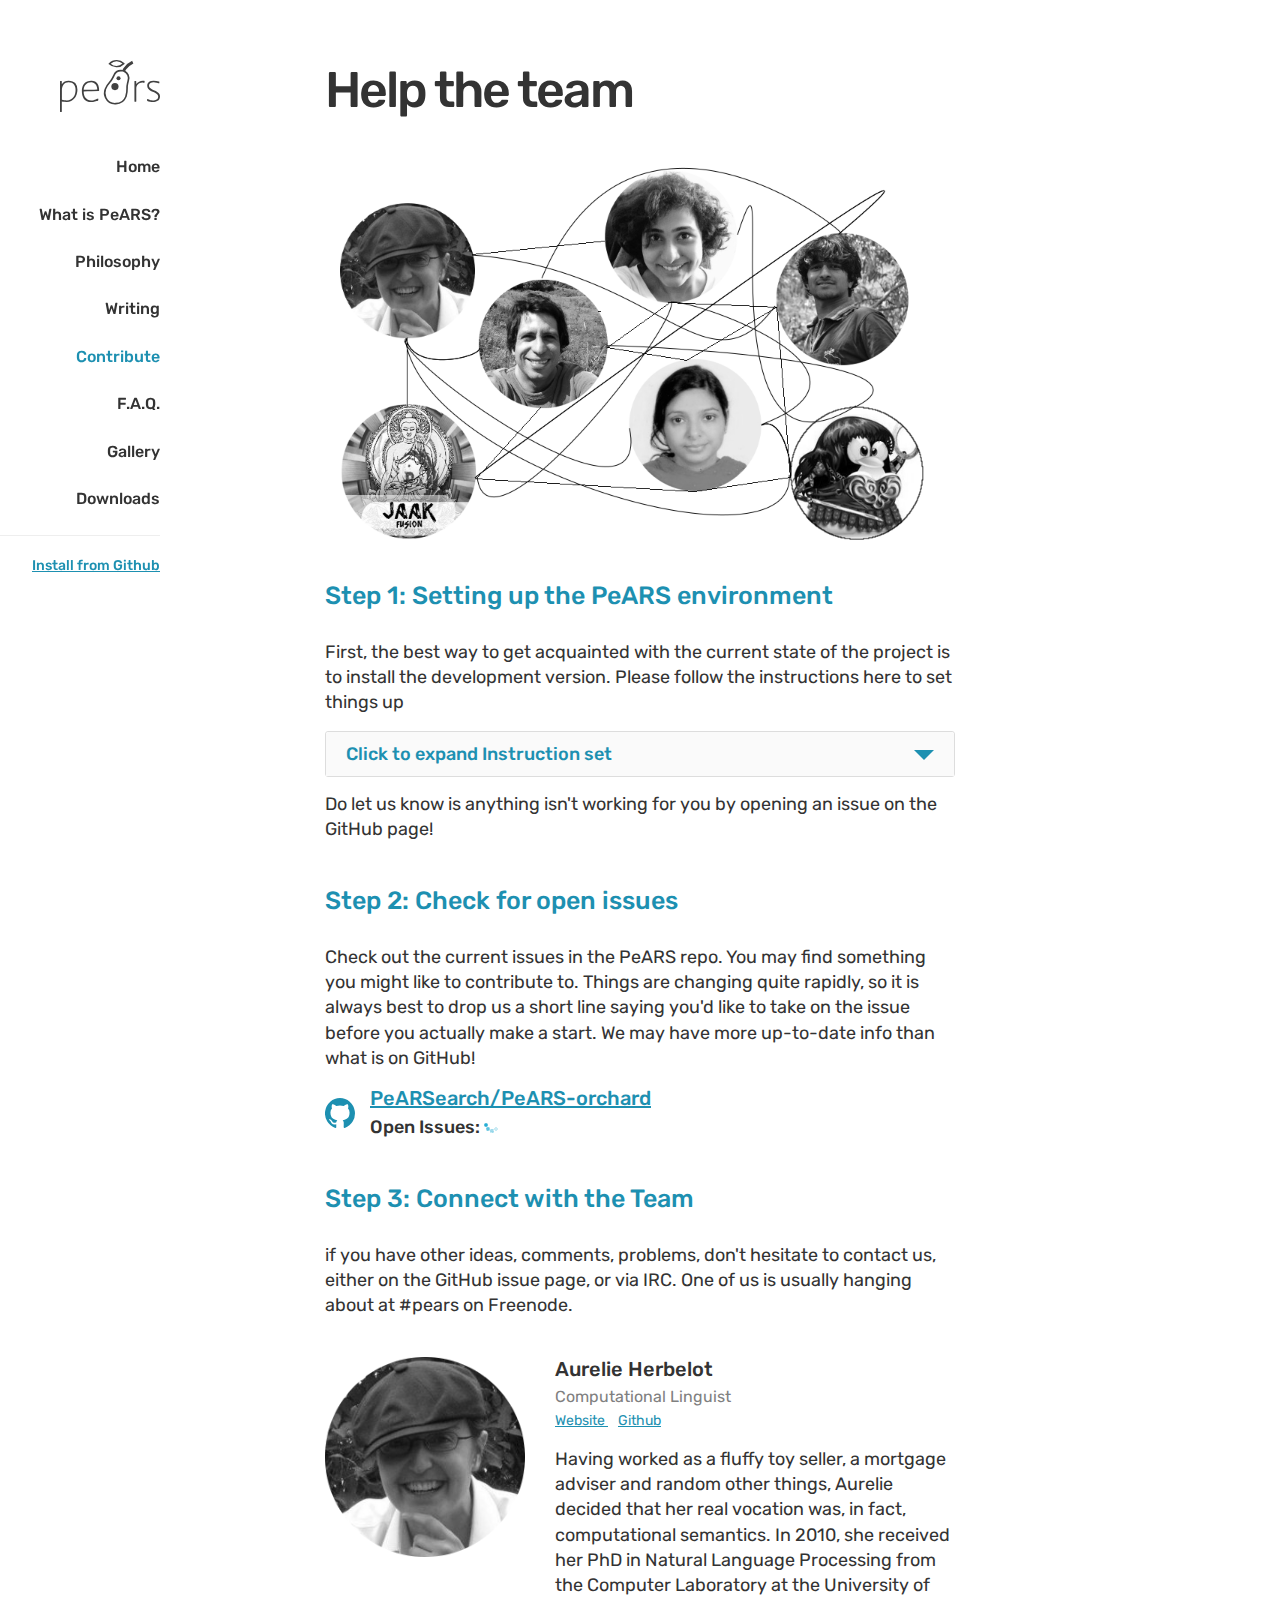
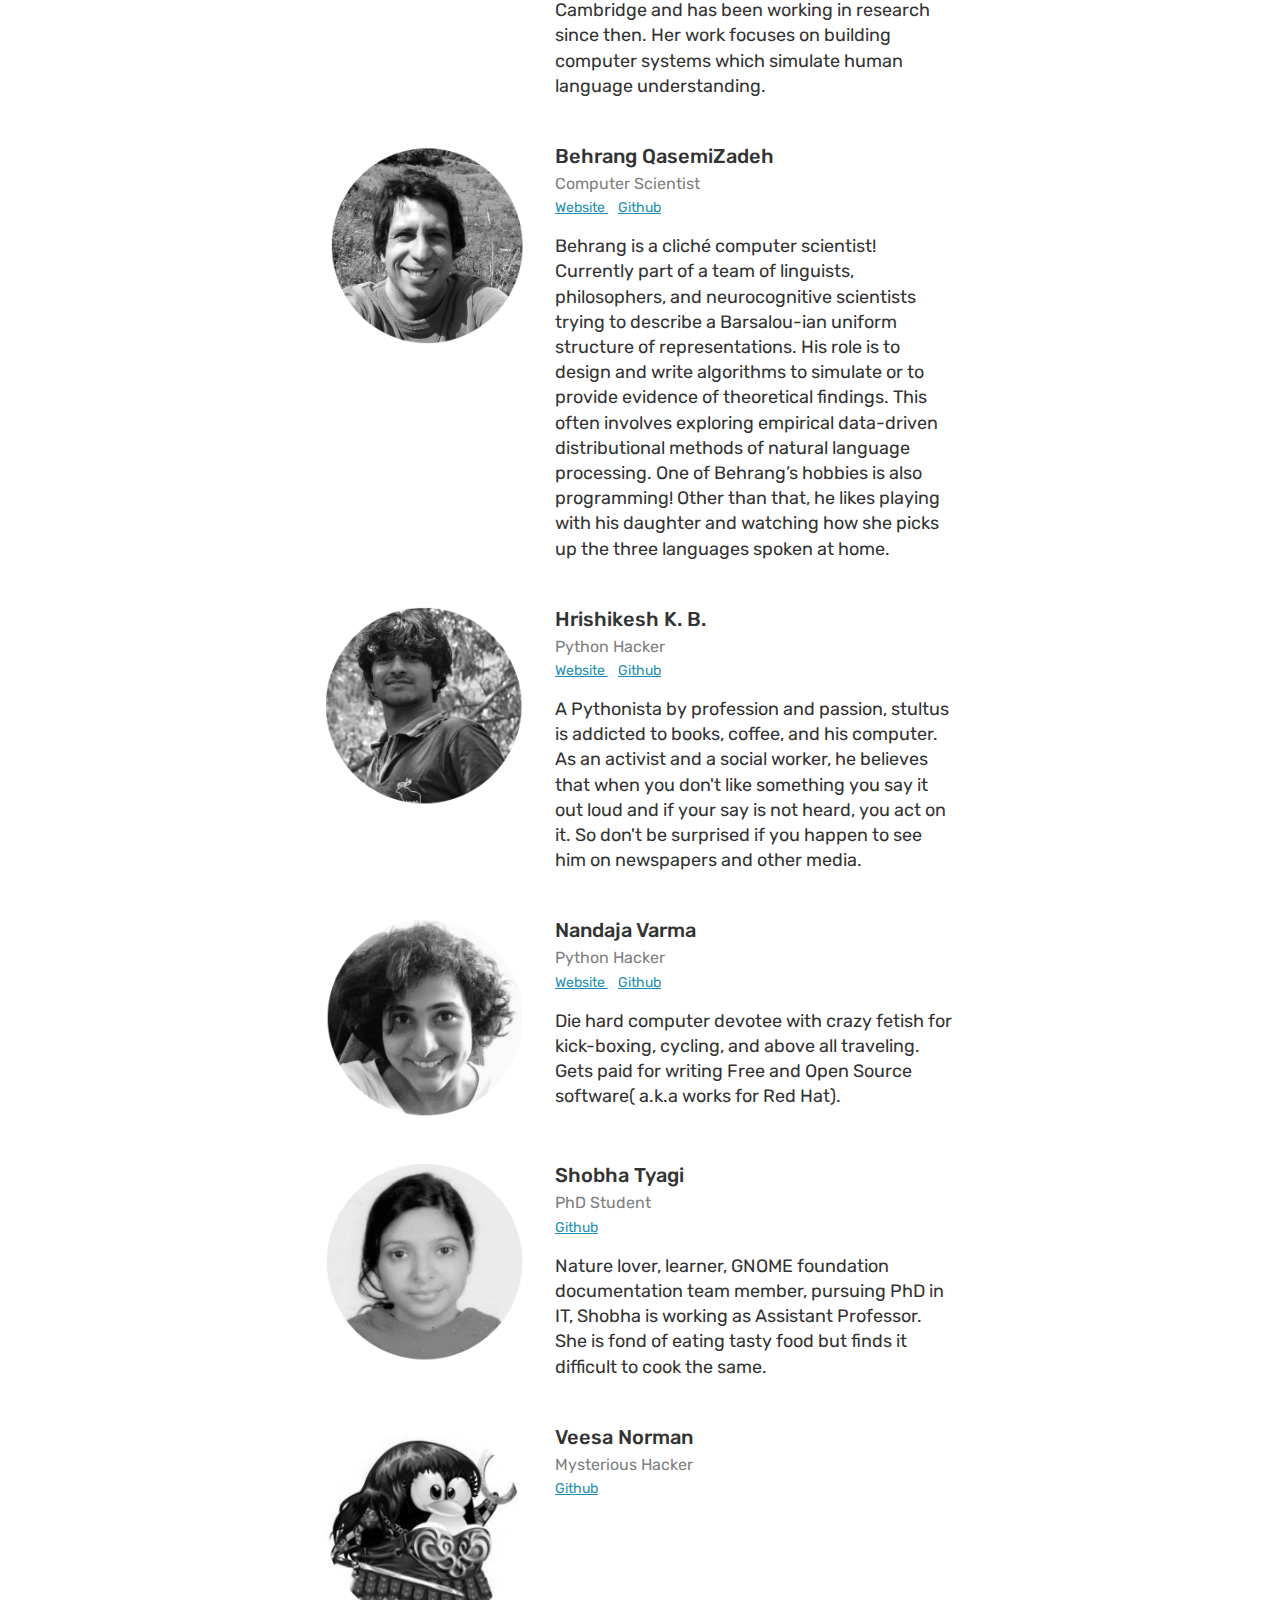
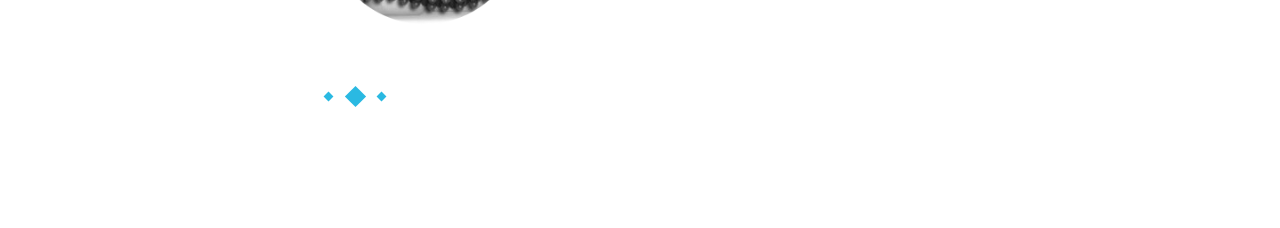
==== contribute.html @ 1b2d3dce "template" ====
<!DOCTYPE html>
<html lang="en">
<head>
  <meta charset="UTF-8">
  <title>Contribute | PeARS</title>
  <link href="https://fonts.googleapis.com/css?family=Rubik:400,400i,500" rel="stylesheet" />
  <link rel="stylesheet" href="styles/website.css">
  <link rel="shortcut icon" href="images/ico/favicon.ico">
  <link rel="apple-touch-icon-precomposed" sizes="144x144" href="images/ico/apple-touch-icon-144-precomposed.png">
  <link rel="apple-touch-icon-precomposed" sizes="114x114" href="images/ico/apple-touch-icon-114-precomposed.png">
  <link rel="apple-touch-icon-precomposed" sizes="72x72" href="images/ico/apple-touch-icon-72-precomposed.png">
  <link rel="apple-touch-icon-precomposed" href="images/ico/apple-touch-icon-57-precomposed.png">
</head>
<body>
  <section class="Layout__Sidebar">
    <img class="Logo" src="images/logo.svg" alt="Pearsearch logo"/>
    <nav class="Navigation Navigation--Main">
          <li><a href="index.html">Home</a></li>
          <li><a href="technology.html">What is PeARS?</a></li>
          <li><a href="philosophy.html">Philosophy</a></li>
          <li><a href="posts.html">Writing</a></li>
          <li class="Navigation--Selected"><a href="contribute.html">Contribute</a></li>
          <li><a href="faq.html">F.A.Q.</a></li>
          <li><a href="gallery.html">Gallery</a></li>
          <li><a href="downloads.html">Downloads</a></li>
    </nav>
    <hr class="Navigation__Splitter"/>
    <nav class="Navigation Navigation--Secondry">
      <li><a href="https://github.com/PeARSearch/PeARS-orchard">Install from Github</a></li>
    </nav>
  </section>
  <section class="Layout__Content">
    <h1 class="PageTitle">Help the team</h1>

    <div><img src="images/team/team-grayscale.png" width="600px"/></div><br><br>

    <h2>Step 1: Setting up the PeARS environment</h2>
    <p>First, the best way to get acquainted with the current state of the project is to install the development version. Please follow the instructions here to set things up</p>
    <div id="#instruction-set" class="InstructionSet">
      <div class="InstructionSet__Header">
        <p class="InstructionSet__Title">Click to expand Instruction set</p>
        <i class="Icon__ArrowDown"></i>
      </div>
      <div class="InstructionSet__Content hide">
        <ol class="InstructionSet__List InstructionSet__List--Main">
          <li class="InstructionSet__ListItem">
            <h3>1. Clone PeARS repo</h3>
            <pre>git clone https://github.com/PeARSearch/PeARS-orchard.git</pre>
            <pre>cd PeARS-orchard</pre>
          </li>
          <li class="InstructionSet__ListItem">
            <h3>2. Setting up the environment</h3>
            <ol class="InstructionSet__List InstructionSet__List--Sub">
              <li class="InstructionSet__ListItem">
                <h4>2.1. Set up virtualenv</h4>
                <p>We recommend using virtualenv for the development. If you are just here for test it out, skip to the next section.</p>
                <h5>Install pip3 using easy_install</h5>
                <pre>sudo easy_install pip3</pre>
                <p>or some other way your distribution supports like:</p>
                <pre>sudo yum install python3-pip</pre>
                <h5>Install virtualenv using pip3</h5>
                <pre>sudo pip3 install virtualenv</pre>
                <h5>Create a new virtualenv for PeARS and activate it</h5>
                <pre>virtualenv -p python3 env && source env/bin/activate</pre>
              </li>
              <li class="InstructionSet__ListItem">
                <h4>2.2. Install the build dependencies</h4>
                <p>We recommend using pip for installation. In case you don't have this, look inside requirements.txt and install dependencies manually.</p>
                <pre>pip3 install -r requirements.txt</pre>
              </li>
              <li class="InstructionSet__ListItem">
                <h4>2.3. Unpack the semantic space</h4>
                <p>In the root directory of the repo, run</p>
                <pre>cd app/static/spaces</pre>
                <p>then</p>
                <pre>english.dm.zip</pre>
              </li>
            </ol>
          </li>
          <li class="InstructionSet__ListItem">
            <h3>3. Running the PeARS search engine</h3>
            <p>In the root directory of the repo, run</p>
            <pre>python3 run.py</pre>
            <p>Go to the browser and type localhost:8080. You should find PeARS running there. You don't have any pages indexed yet, so go to the F.A.Q. page (link at the top of the page) and follow the short instructions to get you going!</i></p>
          </li>
        </ol>
      </div>
    </div>
    <p>Do let us know is anything isn't working for you by opening an issue on the GitHub page!</p>

    <h2 class="Gap--45">Step 2: Check for open issues</h2>
    <p> Check out the current issues in the PeARS repo. You may find something you might like to contribute to. Things are changing quite rapidly, so it is always best to drop us a short line saying you'd like to take on the issue before you actually make a start. We may have more up-to-date info than what is on GitHub!</p>
    <ol class="Issues">
      <li class="Issue">
        <img class="Issue__Icon" src="images/github-blue.svg"/>
        <div class="Issue__Content">
          <a href="#">
            <h3>PeARSearch/PeARS-orchard</h3>
          </a>
          <p class="Issue__Count">Open Issues:
            <span class="Issue__CountValue" id="PeARS-orchard">
              <img src="images/spinner.gif"/>
            </span>
          </p>
        </div>
      </li>
    </ol>

    <h2 class="Gap--45">Step 3: Connect with the Team</h2>
    <p>if you have other ideas, comments, problems, don't hesitate to contact us, either on the GitHub issue page, or via IRC. One of us is usually hanging about at #pears on Freenode.</p><br><br>

    <section>
    <ul class="Team">
      <li class="Member">
        <img class="Member__Photo" src="images/team/aurelie-grayscale.png" alt="photo of Aurelie Herbelot"/>
        <div class="Member__Content">
          <h3 class="Member__Name">Aurelie Herbelot</h3>
          <p class="Member__Designation">Computational Linguist</p>
          <span class="Member__Social">
            <a href="http://aurelieherbelot.net/" target="_blank">
              Website
            </a>
          </span>
          <span class="Member__Social">
            <a href="https://github.com/minimalparts/" target="_blank">
              Github
            </a>
          </span>
          <p class="Member__Bio">Having worked as a fluffy toy seller, a mortgage adviser and random other things, Aurelie decided that her real vocation was, in fact, computational semantics. In 2010, she received her PhD in Natural Language Processing from the Computer Laboratory at the University of Cambridge and has been working in research since then. Her work focuses on building computer systems which simulate human language understanding.</p>
        </div>
      </li>
      <li class="Member">
        <img class="Member__Photo" src="images/team/behrang-grayscale.png" alt="photo of Aurelie Herbelot"/>
        <div class="Member__Content">
          <h3 class="Member__Name">Behrang QasemiZadeh</h3>
          <p class="Member__Designation">Computer Scientist</p>
          <span class="Member__Social">
            <a href="http://pars.ie/about" target="_blank">
              Website
            </a>
          </span>
          <span class="Member__Social">
            <a href="https://github.com/languagerecipes/" target="_blank">
              Github
            </a>
          </span>
          <p class="Member__Bio">Behrang is a cliché computer scientist! Currently part of a team of linguists, philosophers, and neurocognitive scientists trying to describe a Barsalou-ian uniform structure of representations. His role is to design and write algorithms to simulate or to provide evidence of theoretical findings. This often involves exploring empirical data-driven distributional methods of natural language processing. One of Behrang’s hobbies is also programming! Other than that, he likes playing with his daughter and watching how she picks up the three languages spoken at home.</p>
        </div>
      </li>
      <li class="Member">
        <img class="Member__Photo" src="images/team/hrishi-grayscale.png" alt="photo of Aurelie Herbelot"/>
        <div class="Member__Content">
          <h3 class="Member__Name">Hrishikesh K. B.</h3>
          <p class="Member__Designation">Python Hacker</p>
          <span class="Member__Social">
            <a href="https://stultus.in/" target="_blank">
              Website
            </a>
          </span>
          <span class="Member__Social">
            <a href="https://github.com/stultus/" target="_blank">
              Github
            </a>
          </span>
          <p class="Member__Bio">A Pythonista by profession and passion, stultus is addicted to books, coffee, and his computer. As an activist and a social worker, he believes that when you don't like something you say it out loud and if your say is not heard, you act on it. So don't be surprised if you happen to see him on newspapers and other media.</p>
        </div>
      </li>
      <li class="Member">
        <img class="Member__Photo" src="images/team/nandaja-grayscale.png" alt="photo of Aurelie Herbelot"/>
        <div class="Member__Content">
          <h3 class="Member__Name">Nandaja Varma</h3>
          <p class="Member__Designation">Python Hacker</p>
          <span class="Member__Social">
            <a href="https://gemiam.in/" target="_blank">
              Website
            </a>
          </span>
          <span class="Member__Social">
            <a href="https://github.com/nandajavarma" target="_blank">
              Github
            </a>
          </span>
          <p class="Member__Bio">Die hard computer devotee with crazy fetish for kick-boxing, cycling, and above all traveling. Gets paid for writing Free and Open Source software( a.k.a works for Red Hat).</p>
        </div>
      </li>
      <li class="Member">
        <img class="Member__Photo" src="images/team/shobha-grayscale.png" alt="photo of Aurelie Herbelot"/>
        <div class="Member__Content">
          <h3 class="Member__Name">Shobha Tyagi</h3>
          <p class="Member__Designation">PhD Student</p>
          <span class="Member__Social">
            <a href="https://github.com/curiousDTU" target="_blank">
              Github
            </a>
          </span>
          <p class="Member__Bio">Nature lover, learner, GNOME foundation documentation team member, pursuing PhD in IT, Shobha is working as Assistant Professor. She is fond of eating tasty food but finds it difficult to cook the same.</p>
        </div>
      </li>
      <li class="Member">
        <img class="Member__Photo" src="images/team/veesa-grayscale.png" alt="photo of Aurelie Herbelot"/>
        <div class="Member__Content">
          <h3 class="Member__Name">Veesa Norman</h3>
          <p class="Member__Designation">Mysterious Hacker</p>
          <span class="Member__Social">
            <a href="https://github.com/veesa" target="_blank">
              Github
            </a>
          </span>
        </div>
      </li>
    </ul>
    </section>

    <ul class="Splitter">
      <li class="Splitter__Square Splitter__Square--small"></li>
      <li class="Splitter__Square Splitter__Square--big"></li>
      <li class="Splitter__Square Splitter__Square--small"></li>
    </ul>

    

  </section>
  <script type="text/javascript" src="scripts/contribute.js"></script>
</body>
</html>
---- styles/website.css ----
@import "base.css";
@import "layout.css";
@import "navigation.css";
@import "button.css";
@import "splitter.css";
@import "calltoaction.css";
@import "benefits.css";
@import "writing.css";
@import "document.css";
@import "instructionset.css";
@import "issue.css";
@import "team.css";
@import "article.css";
@import "footer.css";
@import "pods.css";
@import "gallery.css";
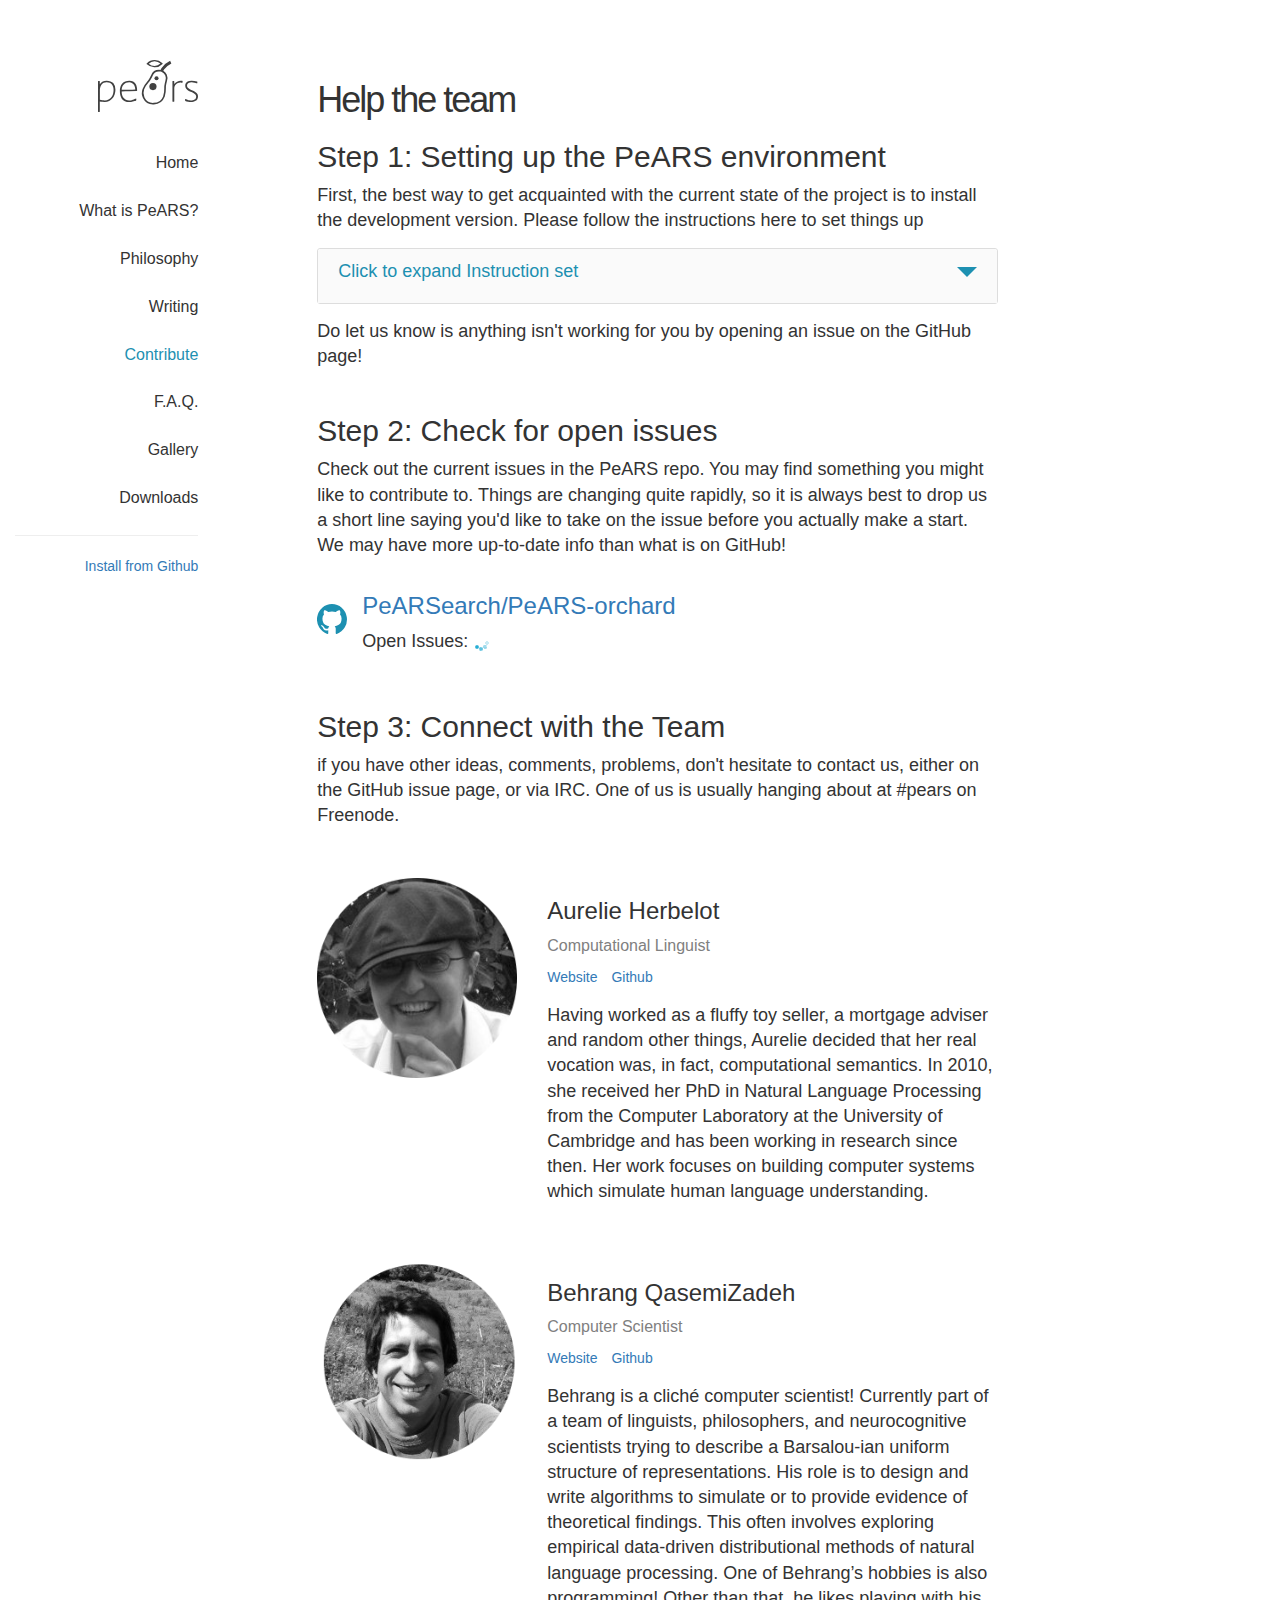
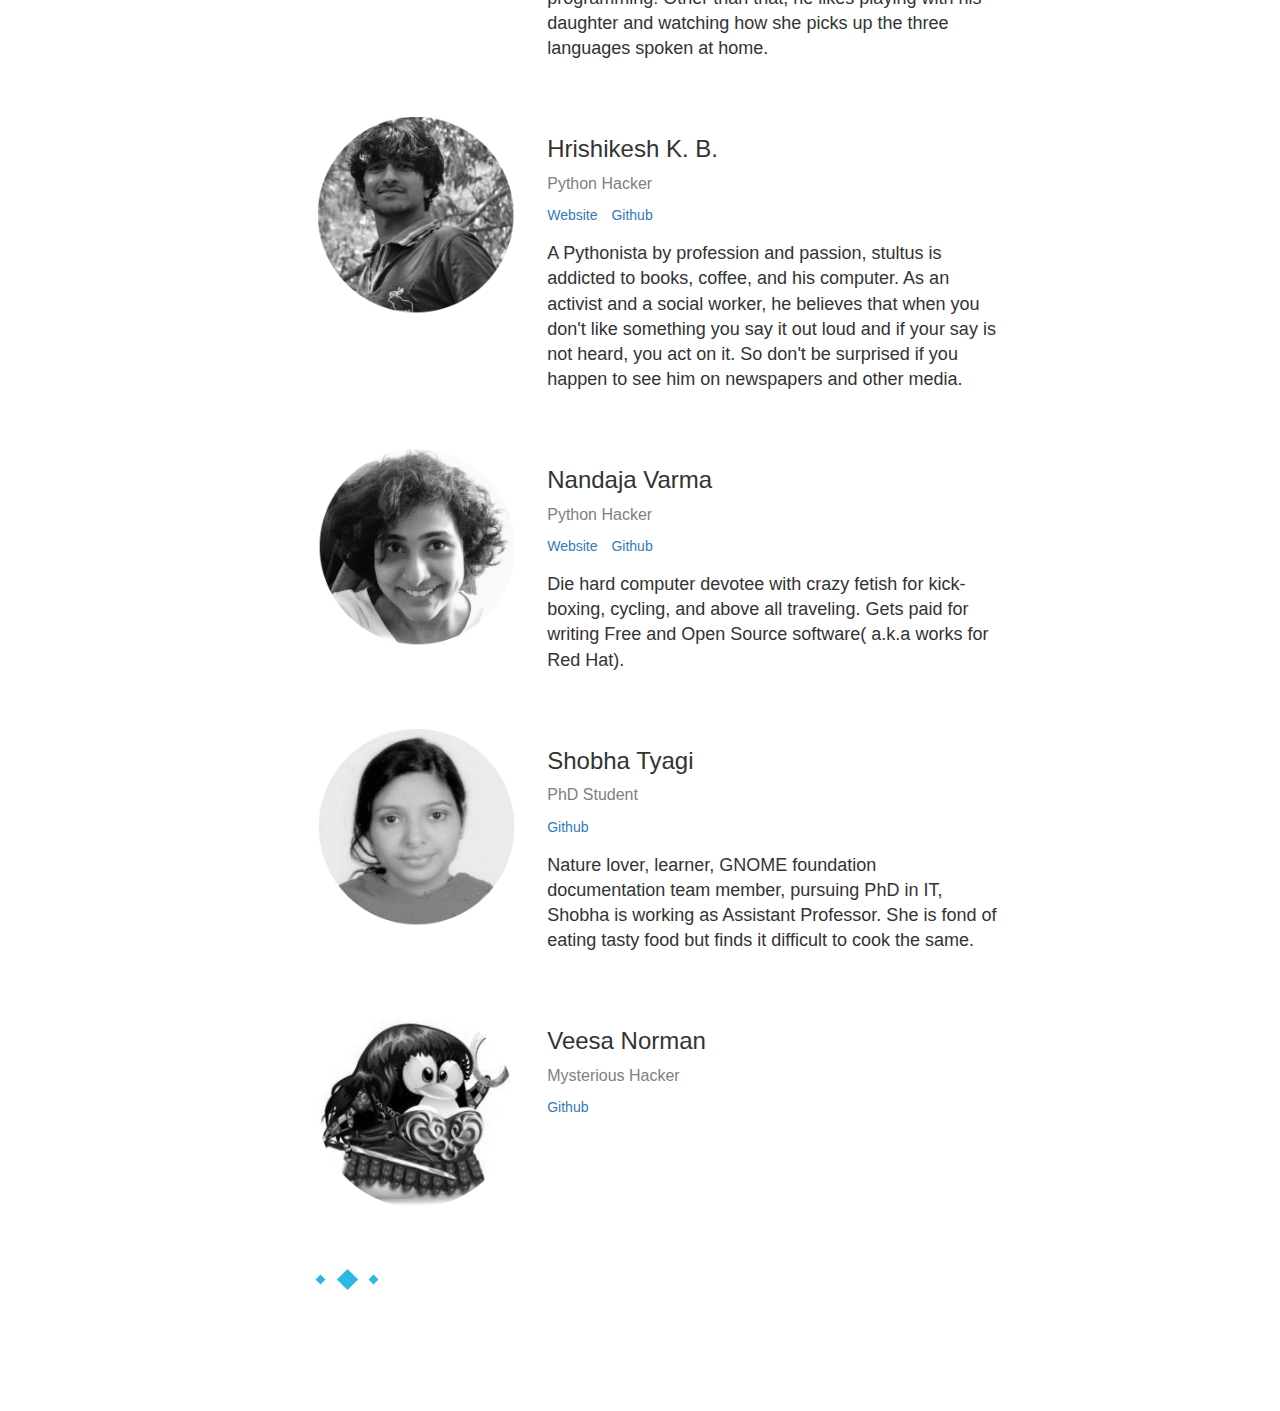
==== commit 9fbf1939: "last version" ====
--- a/contribute.html
+++ b/contribute.html
@@ -10,11 +10,17 @@
   <link rel="apple-touch-icon-precomposed" sizes="114x114" href="images/ico/apple-touch-icon-114-precomposed.png">
   <link rel="apple-touch-icon-precomposed" sizes="72x72" href="images/ico/apple-touch-icon-72-precomposed.png">
   <link rel="apple-touch-icon-precomposed" href="images/ico/apple-touch-icon-57-precomposed.png">
+  <link rel="stylesheet" href="./styles/bootstrap.min.css">
+  <link rel="stylesheet" href="./styles/reset.css">
 </head>
 <body>
-  <section class="Layout__Sidebar">
-    <img class="Logo" src="images/logo.svg" alt="Pearsearch logo"/>
-    <nav class="Navigation Navigation--Main">
+
+  <div class="container visible-xs">
+  <div class="row">
+    <div class="col-xs-offset-1 header">
+      <img class="navbar-header " data-toggle="collapse" href="#collapse" aria-expanded="false" aria-controls="collapseExample" src="./images/menu.png"  alt="">
+      <nav class="navbar-collapse collapse" id="collapse">
+        <ul>
           <li><a href="index.html">Home</a></li>
           <li><a href="technology.html">What is PeARS?</a></li>
           <li><a href="philosophy.html">Philosophy</a></li>
@@ -23,203 +29,228 @@
           <li><a href="faq.html">F.A.Q.</a></li>
           <li><a href="gallery.html">Gallery</a></li>
           <li><a href="downloads.html">Downloads</a></li>
-    </nav>
-    <hr class="Navigation__Splitter"/>
-    <nav class="Navigation Navigation--Secondry">
-      <li><a href="https://github.com/PeARSearch/PeARS-orchard">Install from Github</a></li>
-    </nav>
-  </section>
-  <section class="Layout__Content">
-    <h1 class="PageTitle">Help the team</h1>
-
-    <div><img src="images/team/team-grayscale.png" width="600px"/></div><br><br>
-
-    <h2>Step 1: Setting up the PeARS environment</h2>
-    <p>First, the best way to get acquainted with the current state of the project is to install the development version. Please follow the instructions here to set things up</p>
-    <div id="#instruction-set" class="InstructionSet">
-      <div class="InstructionSet__Header">
-        <p class="InstructionSet__Title">Click to expand Instruction set</p>
-        <i class="Icon__ArrowDown"></i>
-      </div>
-      <div class="InstructionSet__Content hide">
-        <ol class="InstructionSet__List InstructionSet__List--Main">
-          <li class="InstructionSet__ListItem">
-            <h3>1. Clone PeARS repo</h3>
-            <pre>git clone https://github.com/PeARSearch/PeARS-orchard.git</pre>
-            <pre>cd PeARS-orchard</pre>
-          </li>
-          <li class="InstructionSet__ListItem">
-            <h3>2. Setting up the environment</h3>
-            <ol class="InstructionSet__List InstructionSet__List--Sub">
-              <li class="InstructionSet__ListItem">
-                <h4>2.1. Set up virtualenv</h4>
-                <p>We recommend using virtualenv for the development. If you are just here for test it out, skip to the next section.</p>
-                <h5>Install pip3 using easy_install</h5>
-                <pre>sudo easy_install pip3</pre>
-                <p>or some other way your distribution supports like:</p>
-                <pre>sudo yum install python3-pip</pre>
-                <h5>Install virtualenv using pip3</h5>
-                <pre>sudo pip3 install virtualenv</pre>
-                <h5>Create a new virtualenv for PeARS and activate it</h5>
-                <pre>virtualenv -p python3 env && source env/bin/activate</pre>
-              </li>
-              <li class="InstructionSet__ListItem">
-                <h4>2.2. Install the build dependencies</h4>
-                <p>We recommend using pip for installation. In case you don't have this, look inside requirements.txt and install dependencies manually.</p>
-                <pre>pip3 install -r requirements.txt</pre>
-              </li>
-              <li class="InstructionSet__ListItem">
-                <h4>2.3. Unpack the semantic space</h4>
-                <p>In the root directory of the repo, run</p>
-                <pre>cd app/static/spaces</pre>
-                <p>then</p>
-                <pre>english.dm.zip</pre>
+        </ul>
+      </nav>
+    </div>
+  </div>
+</div>
+  <div class="container">
+    <div class="row">
+      <section class="Layout__Sidebar col-sm-2 hidden-xs">
+        <img class="Logo" src="images/logo.svg" alt="Pearsearch logo"/>
+        <nav class="Navigation Navigation--Main">
+          <li><a href="index.html">Home</a></li>
+          <li><a href="technology.html">What is PeARS?</a></li>
+          <li><a href="philosophy.html">Philosophy</a></li>
+          <li><a href="posts.html">Writing</a></li>
+          <li class="Navigation--Selected"><a href="contribute.html">Contribute</a></li>
+          <li><a href="faq.html">F.A.Q.</a></li>
+          <li><a href="gallery.html">Gallery</a></li>
+          <li><a href="downloads.html">Downloads</a></li>
+        </nav>
+        <hr class="Navigation__Splitter"/>
+        <nav class="Navigation Navigation--Secondry">
+          <li><a href="https://github.com/PeARSearch/PeARS-orchard">Install from Github</a></li>
+        </nav>
+      </section>
+      <section class="Layout__Content  col-sm-10 col-xs-12">
+        <div class="row">
+          <div class="col-xs-8 col-xs-offset-1">
+            <h1 class="PageTitle">Help the team</h1>
+
+            <h2>Step 1: Setting up the PeARS environment</h2>
+            <p>First, the best way to get acquainted with the current state of the project is to install the development version. Please follow the instructions here to set things up</p>
+            <div id="#instruction-set" class="InstructionSet">
+              <div class="InstructionSet__Header">
+                <p class="InstructionSet__Title">Click to expand Instruction set</p>
+                <i class="Icon__ArrowDown"></i>
+              </div>
+              <div class="InstructionSet__Content hide">
+                <ol class="InstructionSet__List InstructionSet__List--Main">
+                  <li class="InstructionSet__ListItem">
+                    <h3>1. Clone PeARS repo</h3>
+                    <pre>git clone https://github.com/PeARSearch/PeARS-orchard.git</pre>
+                    <pre>cd PeARS-orchard</pre>
+                  </li>
+                  <li class="InstructionSet__ListItem">
+                    <h3>2. Setting up the environment</h3>
+                    <ol class="InstructionSet__List InstructionSet__List--Sub">
+                      <li class="InstructionSet__ListItem">
+                        <h4>2.1. Set up virtualenv</h4>
+                        <p>We recommend using virtualenv for the development. If you are just here for test it out, skip to the next section.</p>
+                        <h5>Install pip3 using easy_install</h5>
+                        <pre>sudo easy_install pip3</pre>
+                        <p>or some other way your distribution supports like:</p>
+                        <pre>sudo yum install python3-pip</pre>
+                        <h5>Install virtualenv using pip3</h5>
+                        <pre>sudo pip3 install virtualenv</pre>
+                        <h5>Create a new virtualenv for PeARS and activate it</h5>
+                        <pre>virtualenv -p python3 env && source env/bin/activate</pre>
+                      </li>
+                      <li class="InstructionSet__ListItem">
+                        <h4>2.2. Install the build dependencies</h4>
+                        <p>We recommend using pip for installation. In case you don't have this, look inside requirements.txt and install dependencies manually.</p>
+                        <pre>pip3 install -r requirements.txt</pre>
+                      </li>
+                      <li class="InstructionSet__ListItem">
+                        <h4>2.3. Unpack the semantic space</h4>
+                        <p>In the root directory of the repo, run</p>
+                        <pre>cd app/static/spaces</pre>
+                        <p>then</p>
+                        <pre>english.dm.zip</pre>
+                      </li>
+                    </ol>
+                  </li>
+                  <li class="InstructionSet__ListItem">
+                    <h3>3. Running the PeARS search engine</h3>
+                    <p>In the root directory of the repo, run</p>
+                    <pre>python3 run.py</pre>
+                    <p>Go to the browser and type localhost:8080. You should find PeARS running there. You don't have any pages indexed yet, so go to the F.A.Q. page (link at the top of the page) and follow the short instructions to get you going!</i></p>
+                  </li>
+                </ol>
+              </div>
+            </div>
+            <p>Do let us know is anything isn't working for you by opening an issue on the GitHub page!</p>
+
+            <h2 class="Gap--45">Step 2: Check for open issues</h2>
+            <p> Check out the current issues in the PeARS repo. You may find something you might like to contribute to. Things are changing quite rapidly, so it is always best to drop us a short line saying you'd like to take on the issue before you actually make a start. We may have more up-to-date info than what is on GitHub!</p>
+            <ol class="Issues">
+              <li class="Issue">
+                <img class="Issue__Icon" src="images/github-blue.svg"/>
+                <div class="Issue__Content">
+                  <a href="#">
+                    <h3>PeARSearch/PeARS-orchard</h3>
+                  </a>
+                  <p class="Issue__Count">Open Issues:
+                    <span class="Issue__CountValue" id="PeARS-orchard">
+              <img src="images/spinner.gif"/>
+            </span>
+                  </p>
+                </div>
               </li>
             </ol>
-          </li>
-          <li class="InstructionSet__ListItem">
-            <h3>3. Running the PeARS search engine</h3>
-            <p>In the root directory of the repo, run</p>
-            <pre>python3 run.py</pre>
-            <p>Go to the browser and type localhost:8080. You should find PeARS running there. You don't have any pages indexed yet, so go to the F.A.Q. page (link at the top of the page) and follow the short instructions to get you going!</i></p>
-          </li>
-        </ol>
-      </div>
+
+            <h2 class="Gap--45">Step 3: Connect with the Team</h2>
+            <p>if you have other ideas, comments, problems, don't hesitate to contact us, either on the GitHub issue page, or via IRC. One of us is usually hanging about at #pears on Freenode.</p><br><br>
+
+            <section>
+              <ul class="Team">
+                <li class="Member">
+                  <img class="Member__Photo" src="images/team/aurelie-grayscale.png" alt="photo of Aurelie Herbelot"/>
+                  <div class="Member__Content">
+                    <h3 class="Member__Name">Aurelie Herbelot</h3>
+                    <p class="Member__Designation">Computational Linguist</p>
+                    <span class="Member__Social">
+            <a href="http://aurelieherbelot.net/" target="_blank">
+              Website
+            </a>
+          </span>
+                    <span class="Member__Social">
+            <a href="https://github.com/minimalparts/" target="_blank">
+              Github
+            </a>
+          </span>
+                    <p class="Member__Bio">Having worked as a fluffy toy seller, a mortgage adviser and random other things, Aurelie decided that her real vocation was, in fact, computational semantics. In 2010, she received her PhD in Natural Language Processing from the Computer Laboratory at the University of Cambridge and has been working in research since then. Her work focuses on building computer systems which simulate human language understanding.</p>
+                  </div>
+                </li>
+                <li class="Member">
+                  <img class="Member__Photo" src="images/team/behrang-grayscale.png" alt="photo of Aurelie Herbelot"/>
+                  <div class="Member__Content">
+                    <h3 class="Member__Name">Behrang QasemiZadeh</h3>
+                    <p class="Member__Designation">Computer Scientist</p>
+                    <span class="Member__Social">
+            <a href="http://pars.ie/about" target="_blank">
+              Website
+            </a>
+          </span>
+                    <span class="Member__Social">
+            <a href="https://github.com/languagerecipes/" target="_blank">
+              Github
+            </a>
+          </span>
+                    <p class="Member__Bio">Behrang is a cliché computer scientist! Currently part of a team of linguists, philosophers, and neurocognitive scientists trying to describe a Barsalou-ian uniform structure of representations. His role is to design and write algorithms to simulate or to provide evidence of theoretical findings. This often involves exploring empirical data-driven distributional methods of natural language processing. One of Behrang’s hobbies is also programming! Other than that, he likes playing with his daughter and watching how she picks up the three languages spoken at home.</p>
+                  </div>
+                </li>
+                <li class="Member">
+                  <img class="Member__Photo" src="images/team/hrishi-grayscale.png" alt="photo of Aurelie Herbelot"/>
+                  <div class="Member__Content">
+                    <h3 class="Member__Name">Hrishikesh K. B.</h3>
+                    <p class="Member__Designation">Python Hacker</p>
+                    <span class="Member__Social">
+            <a href="https://stultus.in/" target="_blank">
+              Website
+            </a>
+          </span>
+                    <span class="Member__Social">
+            <a href="https://github.com/stultus/" target="_blank">
+              Github
+            </a>
+          </span>
+                    <p class="Member__Bio">A Pythonista by profession and passion, stultus is addicted to books, coffee, and his computer. As an activist and a social worker, he believes that when you don't like something you say it out loud and if your say is not heard, you act on it. So don't be surprised if you happen to see him on newspapers and other media.</p>
+                  </div>
+                </li>
+                <li class="Member">
+                  <img class="Member__Photo" src="images/team/nandaja-grayscale.png" alt="photo of Aurelie Herbelot"/>
+                  <div class="Member__Content">
+                    <h3 class="Member__Name">Nandaja Varma</h3>
+                    <p class="Member__Designation">Python Hacker</p>
+                    <span class="Member__Social">
+            <a href="https://gemiam.in/" target="_blank">
+              Website
+            </a>
+          </span>
+                    <span class="Member__Social">
+            <a href="https://github.com/nandajavarma" target="_blank">
+              Github
+            </a>
+          </span>
+                    <p class="Member__Bio">Die hard computer devotee with crazy fetish for kick-boxing, cycling, and above all traveling. Gets paid for writing Free and Open Source software( a.k.a works for Red Hat).</p>
+                  </div>
+                </li>
+                <li class="Member">
+                  <img class="Member__Photo" src="images/team/shobha-grayscale.png" alt="photo of Aurelie Herbelot"/>
+                  <div class="Member__Content">
+                    <h3 class="Member__Name">Shobha Tyagi</h3>
+                    <p class="Member__Designation">PhD Student</p>
+                    <span class="Member__Social">
+            <a href="https://github.com/curiousDTU" target="_blank">
+              Github
+            </a>
+          </span>
+                    <p class="Member__Bio">Nature lover, learner, GNOME foundation documentation team member, pursuing PhD in IT, Shobha is working as Assistant Professor. She is fond of eating tasty food but finds it difficult to cook the same.</p>
+                  </div>
+                </li>
+                <li class="Member">
+                  <img class="Member__Photo" src="images/team/veesa-grayscale.png" alt="photo of Aurelie Herbelot"/>
+                  <div class="Member__Content">
+                    <h3 class="Member__Name">Veesa Norman</h3>
+                    <p class="Member__Designation">Mysterious Hacker</p>
+                    <span class="Member__Social">
+            <a href="https://github.com/veesa" target="_blank">
+              Github
+            </a>
+          </span>
+                  </div>
+                </li>
+              </ul>
+            </section>
+
+            <ul class="Splitter">
+              <li class="Splitter__Square Splitter__Square--small"></li>
+              <li class="Splitter__Square Splitter__Square--big"></li>
+              <li class="Splitter__Square Splitter__Square--small"></li>
+            </ul>
+          </div>
+        </div>
+
+      </section>
     </div>
-    <p>Do let us know is anything isn't working for you by opening an issue on the GitHub page!</p>
-
-    <h2 class="Gap--45">Step 2: Check for open issues</h2>
-    <p> Check out the current issues in the PeARS repo. You may find something you might like to contribute to. Things are changing quite rapidly, so it is always best to drop us a short line saying you'd like to take on the issue before you actually make a start. We may have more up-to-date info than what is on GitHub!</p>
-    <ol class="Issues">
-      <li class="Issue">
-        <img class="Issue__Icon" src="images/github-blue.svg"/>
-        <div class="Issue__Content">
-          <a href="#">
-            <h3>PeARSearch/PeARS-orchard</h3>
-          </a>
-          <p class="Issue__Count">Open Issues:
-            <span class="Issue__CountValue" id="PeARS-orchard">
-              <img src="images/spinner.gif"/>
-            </span>
-          </p>
-        </div>
-      </li>
-    </ol>
-
-    <h2 class="Gap--45">Step 3: Connect with the Team</h2>
-    <p>if you have other ideas, comments, problems, don't hesitate to contact us, either on the GitHub issue page, or via IRC. One of us is usually hanging about at #pears on Freenode.</p><br><br>
-
-    <section>
-    <ul class="Team">
-      <li class="Member">
-        <img class="Member__Photo" src="images/team/aurelie-grayscale.png" alt="photo of Aurelie Herbelot"/>
-        <div class="Member__Content">
-          <h3 class="Member__Name">Aurelie Herbelot</h3>
-          <p class="Member__Designation">Computational Linguist</p>
-          <span class="Member__Social">
-            <a href="http://aurelieherbelot.net/" target="_blank">
-              Website
-            </a>
-          </span>
-          <span class="Member__Social">
-            <a href="https://github.com/minimalparts/" target="_blank">
-              Github
-            </a>
-          </span>
-          <p class="Member__Bio">Having worked as a fluffy toy seller, a mortgage adviser and random other things, Aurelie decided that her real vocation was, in fact, computational semantics. In 2010, she received her PhD in Natural Language Processing from the Computer Laboratory at the University of Cambridge and has been working in research since then. Her work focuses on building computer systems which simulate human language understanding.</p>
-        </div>
-      </li>
-      <li class="Member">
-        <img class="Member__Photo" src="images/team/behrang-grayscale.png" alt="photo of Aurelie Herbelot"/>
-        <div class="Member__Content">
-          <h3 class="Member__Name">Behrang QasemiZadeh</h3>
-          <p class="Member__Designation">Computer Scientist</p>
-          <span class="Member__Social">
-            <a href="http://pars.ie/about" target="_blank">
-              Website
-            </a>
-          </span>
-          <span class="Member__Social">
-            <a href="https://github.com/languagerecipes/" target="_blank">
-              Github
-            </a>
-          </span>
-          <p class="Member__Bio">Behrang is a cliché computer scientist! Currently part of a team of linguists, philosophers, and neurocognitive scientists trying to describe a Barsalou-ian uniform structure of representations. His role is to design and write algorithms to simulate or to provide evidence of theoretical findings. This often involves exploring empirical data-driven distributional methods of natural language processing. One of Behrang’s hobbies is also programming! Other than that, he likes playing with his daughter and watching how she picks up the three languages spoken at home.</p>
-        </div>
-      </li>
-      <li class="Member">
-        <img class="Member__Photo" src="images/team/hrishi-grayscale.png" alt="photo of Aurelie Herbelot"/>
-        <div class="Member__Content">
-          <h3 class="Member__Name">Hrishikesh K. B.</h3>
-          <p class="Member__Designation">Python Hacker</p>
-          <span class="Member__Social">
-            <a href="https://stultus.in/" target="_blank">
-              Website
-            </a>
-          </span>
-          <span class="Member__Social">
-            <a href="https://github.com/stultus/" target="_blank">
-              Github
-            </a>
-          </span>
-          <p class="Member__Bio">A Pythonista by profession and passion, stultus is addicted to books, coffee, and his computer. As an activist and a social worker, he believes that when you don't like something you say it out loud and if your say is not heard, you act on it. So don't be surprised if you happen to see him on newspapers and other media.</p>
-        </div>
-      </li>
-      <li class="Member">
-        <img class="Member__Photo" src="images/team/nandaja-grayscale.png" alt="photo of Aurelie Herbelot"/>
-        <div class="Member__Content">
-          <h3 class="Member__Name">Nandaja Varma</h3>
-          <p class="Member__Designation">Python Hacker</p>
-          <span class="Member__Social">
-            <a href="https://gemiam.in/" target="_blank">
-              Website
-            </a>
-          </span>
-          <span class="Member__Social">
-            <a href="https://github.com/nandajavarma" target="_blank">
-              Github
-            </a>
-          </span>
-          <p class="Member__Bio">Die hard computer devotee with crazy fetish for kick-boxing, cycling, and above all traveling. Gets paid for writing Free and Open Source software( a.k.a works for Red Hat).</p>
-        </div>
-      </li>
-      <li class="Member">
-        <img class="Member__Photo" src="images/team/shobha-grayscale.png" alt="photo of Aurelie Herbelot"/>
-        <div class="Member__Content">
-          <h3 class="Member__Name">Shobha Tyagi</h3>
-          <p class="Member__Designation">PhD Student</p>
-          <span class="Member__Social">
-            <a href="https://github.com/curiousDTU" target="_blank">
-              Github
-            </a>
-          </span>
-          <p class="Member__Bio">Nature lover, learner, GNOME foundation documentation team member, pursuing PhD in IT, Shobha is working as Assistant Professor. She is fond of eating tasty food but finds it difficult to cook the same.</p>
-        </div>
-      </li>
-      <li class="Member">
-        <img class="Member__Photo" src="images/team/veesa-grayscale.png" alt="photo of Aurelie Herbelot"/>
-        <div class="Member__Content">
-          <h3 class="Member__Name">Veesa Norman</h3>
-          <p class="Member__Designation">Mysterious Hacker</p>
-          <span class="Member__Social">
-            <a href="https://github.com/veesa" target="_blank">
-              Github
-            </a>
-          </span>
-        </div>
-      </li>
-    </ul>
-    </section>
-
-    <ul class="Splitter">
-      <li class="Splitter__Square Splitter__Square--small"></li>
-      <li class="Splitter__Square Splitter__Square--big"></li>
-      <li class="Splitter__Square Splitter__Square--small"></li>
-    </ul>
-
-    
-
-  </section>
+  </div>
+
+
+  <script src="./js/jquery.min.js"></script>
+  <script src="./js/bootstrap.min.js"></script>
+  <script src="./js/index.js"></script>
   <script type="text/javascript" src="scripts/contribute.js"></script>
 </body>
 </html>
